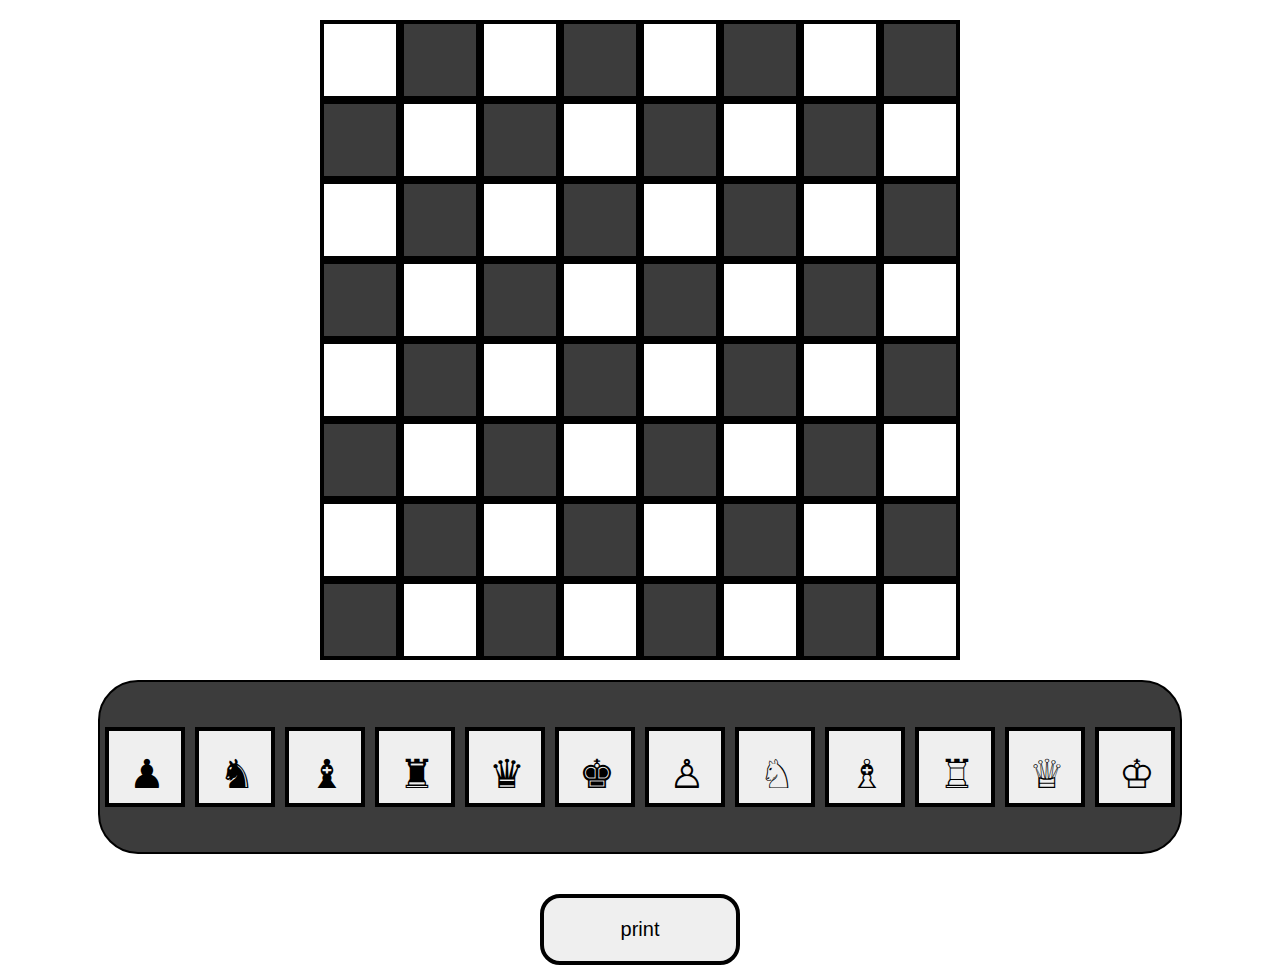
==== chessPositionMaker/index.html @ 496dd8c7 "Chess Position Maker" ====
<!DOCTYPE html>
<html lang="pl">
<head>
    <script src="script.js"></script>
    <link rel="stylesheet" href="style.css">
    <meta charset="UTF-8">
    <meta name="viewport" content="width=device-width, initial-scale=1.0">
    <title>Document</title>
</head>
<body class="displayFlex flexDir" style="justify-content: flex-start;" onload="onLoad()">

    <div id="container" class="displayFlex flexDir" >
    </div>

    <div id="piecesBar" onload="renderBar()" class="displayFlex">
    </div>

    <button style="width: 200px; font-size: 20px; border-radius: 20px;" onclick="onPrint()">print</button>
</body>
</html>
---- chessPositionMaker/style.css ----
*{
    margin: 0px;
    padding: 0px;
}
body,html{
    box-sizing: border-box;
    width: 100%;
    height: 100%;
}
.displayFlex{
    display: flex;
    align-items: center;
    justify-content: center;
}
.flexDir{
    flex-direction: column;
}
#piecesBar{
    width: 1000px;
    padding: 40px;
    background: #3c3c3c;
    border: 2px solid black;
    border-radius: 40px;
    margin-bottom: 40px;
}
#container{
    margin: 20px;
}
.container{
    background-color: red;
}
button{
    cursor: pointer;
    font-size: 40px;
    margin: 0px;
    padding: 20px;width:80px;height:80px;border:4px solid black;
    text-align: center;
}
button:hover{
    border-color: rgb(238, 174, 144);
}
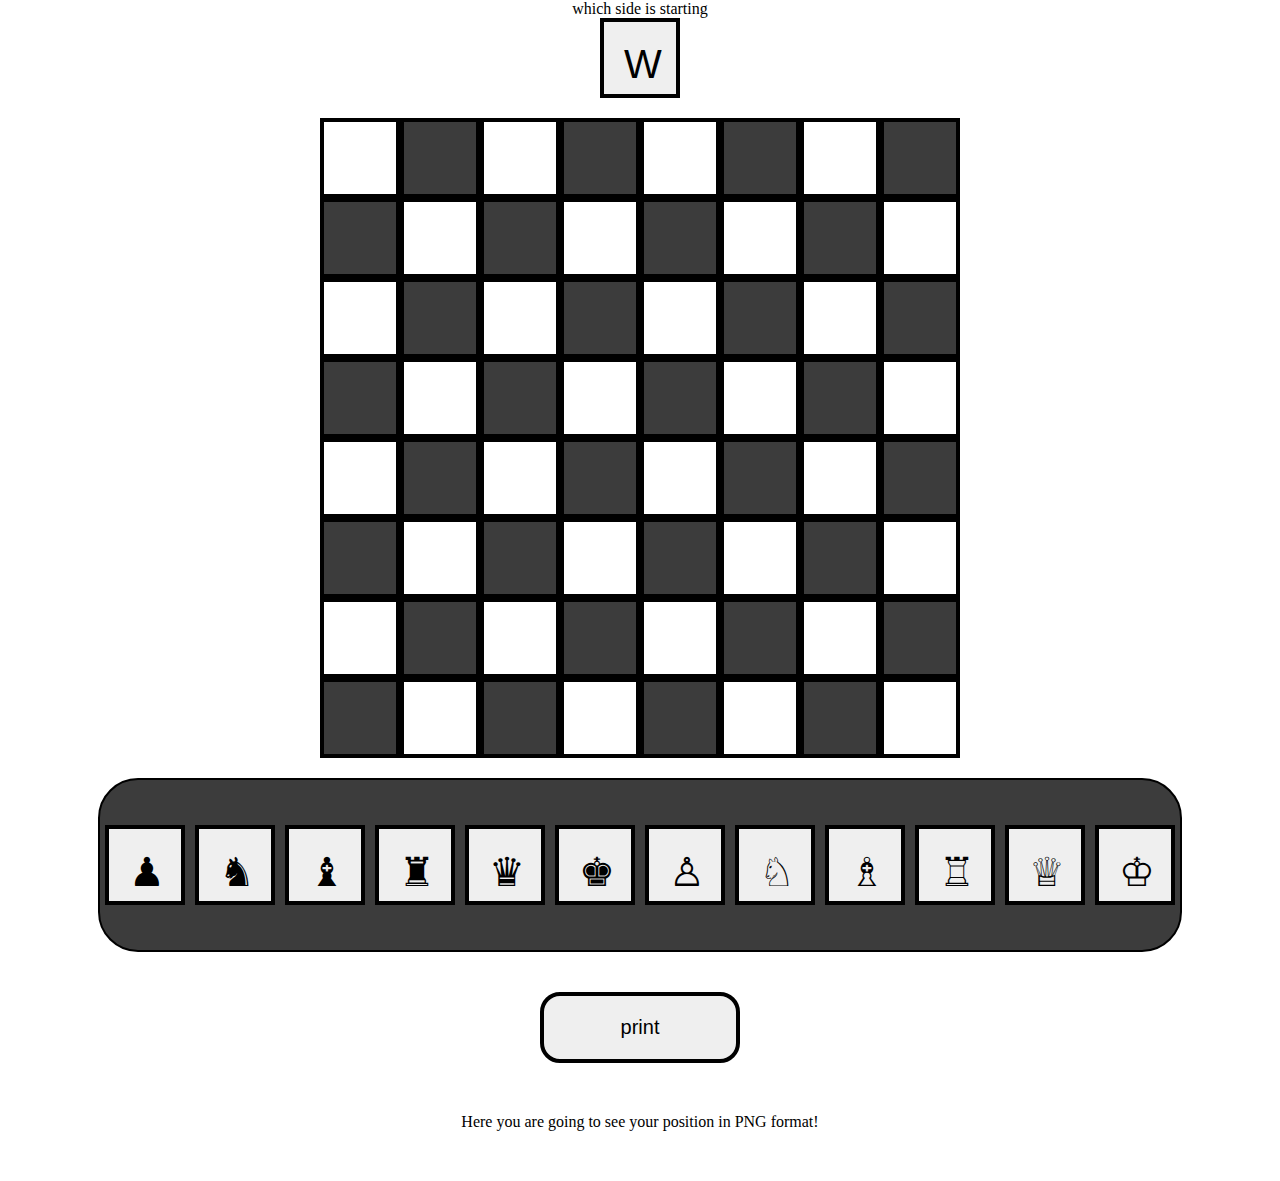
==== commit 3134dfca: "Add files via upload" ====
--- a/chessPositionMaker/index.html
+++ b/chessPositionMaker/index.html
@@ -9,6 +9,10 @@
 </head>
 <body class="displayFlex flexDir" style="justify-content: flex-start;" onload="onLoad()">
 
+	<div id="colorHolder"> which side is starting<br>
+		<button id="color" onclick="colorPrint()">W</button>
+	</div>
+
     <div id="container" class="displayFlex flexDir" >
     </div>
 
@@ -16,5 +20,9 @@
     </div>
 
     <button style="width: 200px; font-size: 20px; border-radius: 20px;" onclick="onPrint()">print</button>
+	
+	<div id="results">
+		Here you are going to see your position in PNG format!
+	</div>
 </body>
 </html>--- a/chessPositionMaker/style.css
+++ b/chessPositionMaker/style.css
@@ -38,4 +38,11 @@
 }
 button:hover{
     border-color: rgb(238, 174, 144);
+}
+#results{
+	text-align: center;
+	padding: 50px 25px;
+}
+#colorHolder{
+	text-align: center;
 }